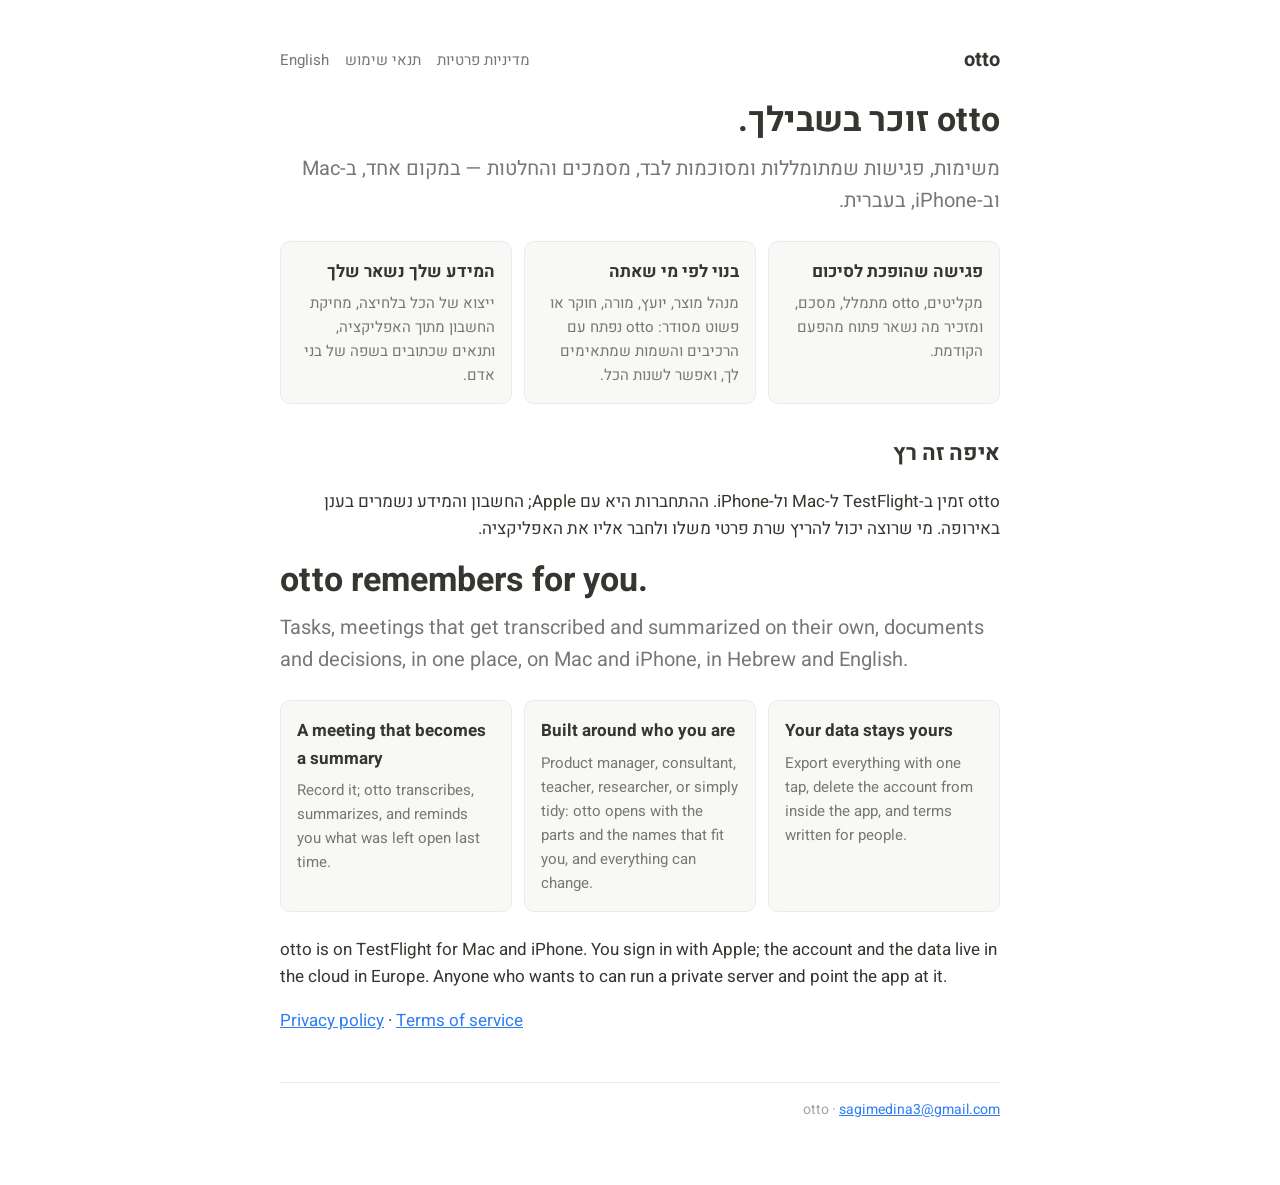
==== index.html @ e6d65d62 "Site: c3b1077" ====
<!doctype html>
<html lang="he" dir="rtl">
<head>
<meta charset="utf-8">
<meta name="viewport" content="width=device-width, initial-scale=1">
<title>otto — הזיכרון של העבודה שלך</title>
<meta name="description" content="otto זוכר בשבילך: משימות, פגישות שמתומללות ומסוכמות, מסמכים והחלטות. ל-Mac ול-iPhone, בעברית ובאנגלית.">
<link rel="stylesheet" href="style.css">
<link rel="preconnect" href="https://fonts.googleapis.com">
<link href="https://fonts.googleapis.com/css2?family=Heebo:wght@400;500;600;700&display=swap" rel="stylesheet">
</head>
<body>
<main>
  <header class="top">
    <a class="mark" href="./">otto</a>
    <nav><a href="privacy/">מדיניות פרטיות</a><a href="terms/">תנאי שימוש</a><a href="#en" class="lang">English</a></nav>
  </header>

  <h1>otto זוכר בשבילך.</h1>
  <p class="lead">משימות, פגישות שמתומללות ומסוכמות לבד, מסמכים והחלטות — במקום אחד, ב-Mac וב-iPhone, בעברית.</p>

  <div class="cards">
    <div class="card"><h3>פגישה שהופכת לסיכום</h3><p>מקליטים, otto מתמלל, מסכם, ומזכיר מה נשאר פתוח מהפעם הקודמת.</p></div>
    <div class="card"><h3>בנוי לפי מי שאתה</h3><p>מנהל מוצר, יועץ, מורה, חוקר או פשוט מסודר: otto נפתח עם הרכיבים והשמות שמתאימים לך, ואפשר לשנות הכל.</p></div>
    <div class="card"><h3>המידע שלך נשאר שלך</h3><p>ייצוא של הכל בלחיצה, מחיקת החשבון מתוך האפליקציה, ותנאים שכתובים בשפה של בני אדם.</p></div>
  </div>

  <h2>איפה זה רץ</h2>
  <p>otto זמין ב-TestFlight ל-Mac ול-iPhone. ההתחברות היא עם Apple; החשבון והמידע נשמרים בענן באירופה. מי שרוצה יכול להריץ שרת פרטי משלו ולחבר אליו את האפליקציה.</p>

  <section id="en" class="en">
    <h1>otto remembers for you.</h1>
    <p class="lead">Tasks, meetings that get transcribed and summarized on their own, documents and decisions, in one place, on Mac and iPhone, in Hebrew and English.</p>
    <div class="cards">
      <div class="card"><h3>A meeting that becomes a summary</h3><p>Record it; otto transcribes, summarizes, and reminds you what was left open last time.</p></div>
      <div class="card"><h3>Built around who you are</h3><p>Product manager, consultant, teacher, researcher, or simply tidy: otto opens with the parts and the names that fit you, and everything can change.</p></div>
      <div class="card"><h3>Your data stays yours</h3><p>Export everything with one tap, delete the account from inside the app, and terms written for people.</p></div>
    </div>
    <p>otto is on TestFlight for Mac and iPhone. You sign in with Apple; the account and the data live in the cloud in Europe. Anyone who wants to can run a private server and point the app at it.</p>
    <p><a href="privacy/#en">Privacy policy</a> · <a href="terms/#en">Terms of service</a></p>
  </section>

  <footer>otto · <a href="mailto:sagimedina3@gmail.com">sagimedina3@gmail.com</a></footer>
</main>
</body>
</html>
---- style.css ----
:root {
  --ink: #37352f; --ink2: #787774; --ink3: #a5a49f; --line: #ebebe9; --bg: #ffffff; --soft: #f8f8f7;
  --action: #2e7cf6; --blue-bg: #e6f1f8; --green: #3f7f5b; --green-bg: #e8f2eb; --yellow-bg: #faf3dd;
}
@media (prefers-color-scheme: dark) {
  :root { --ink: #e6e6e3; --ink2: #9b9a97; --ink3: #6f6e69; --line: #2f2f2f; --bg: #191919; --soft: #202020;
          --action: #4c8df8; --blue-bg: #173446; --green: #5dae80; --green-bg: #213a2c; --yellow-bg: #4a3d24; }
}
* { box-sizing: border-box; }
html { font-family: "Heebo", -apple-system, "Segoe UI", sans-serif; color: var(--ink); background: var(--bg); }
body { margin: 0; line-height: 1.6; font-size: 17px; }
main { max-width: 760px; margin: 0 auto; padding: 32px 20px 64px; }
header.top { display: flex; align-items: center; justify-content: space-between; gap: 16px; padding: 12px 0 24px; }
header.top .mark { font-weight: 700; font-size: 20px; text-decoration: none; color: var(--ink); }
header.top nav a { color: var(--ink2); text-decoration: none; margin-inline-start: 16px; font-size: 15px; }
h1 { font-size: 34px; line-height: 1.2; margin: 0 0 12px; }
h2 { font-size: 22px; margin: 32px 0 8px; }
h3 { font-size: 18px; margin: 24px 0 6px; }
p, li { color: var(--ink); }
.lead { font-size: 20px; color: var(--ink2); margin: 0 0 24px; }
.draft { display: inline-block; background: var(--yellow-bg); color: var(--ink); border-radius: 6px; padding: 4px 10px;
         font-size: 14px; margin-bottom: 16px; }
.cards { display: grid; grid-template-columns: repeat(auto-fit, minmax(220px, 1fr)); gap: 12px; margin: 24px 0; }
.card { background: var(--soft); border: 1px solid var(--line); border-radius: 10px; padding: 16px; }
.card h3 { margin: 0 0 6px; font-size: 17px; }
.card p { margin: 0; color: var(--ink2); font-size: 15px; }
table { border-collapse: collapse; width: 100%; font-size: 15px; margin: 12px 0; }
th, td { text-align: start; border-bottom: 1px solid var(--line); padding: 8px 6px; vertical-align: top; }
th { color: var(--ink2); font-weight: 500; }
a { color: var(--action); }
footer { margin-top: 48px; padding-top: 16px; border-top: 1px solid var(--line); color: var(--ink3); font-size: 14px; }
.lang { font-size: 14px; color: var(--ink2); }
.en { direction: ltr; text-align: left; }
.en th, .en td { text-align: left; }
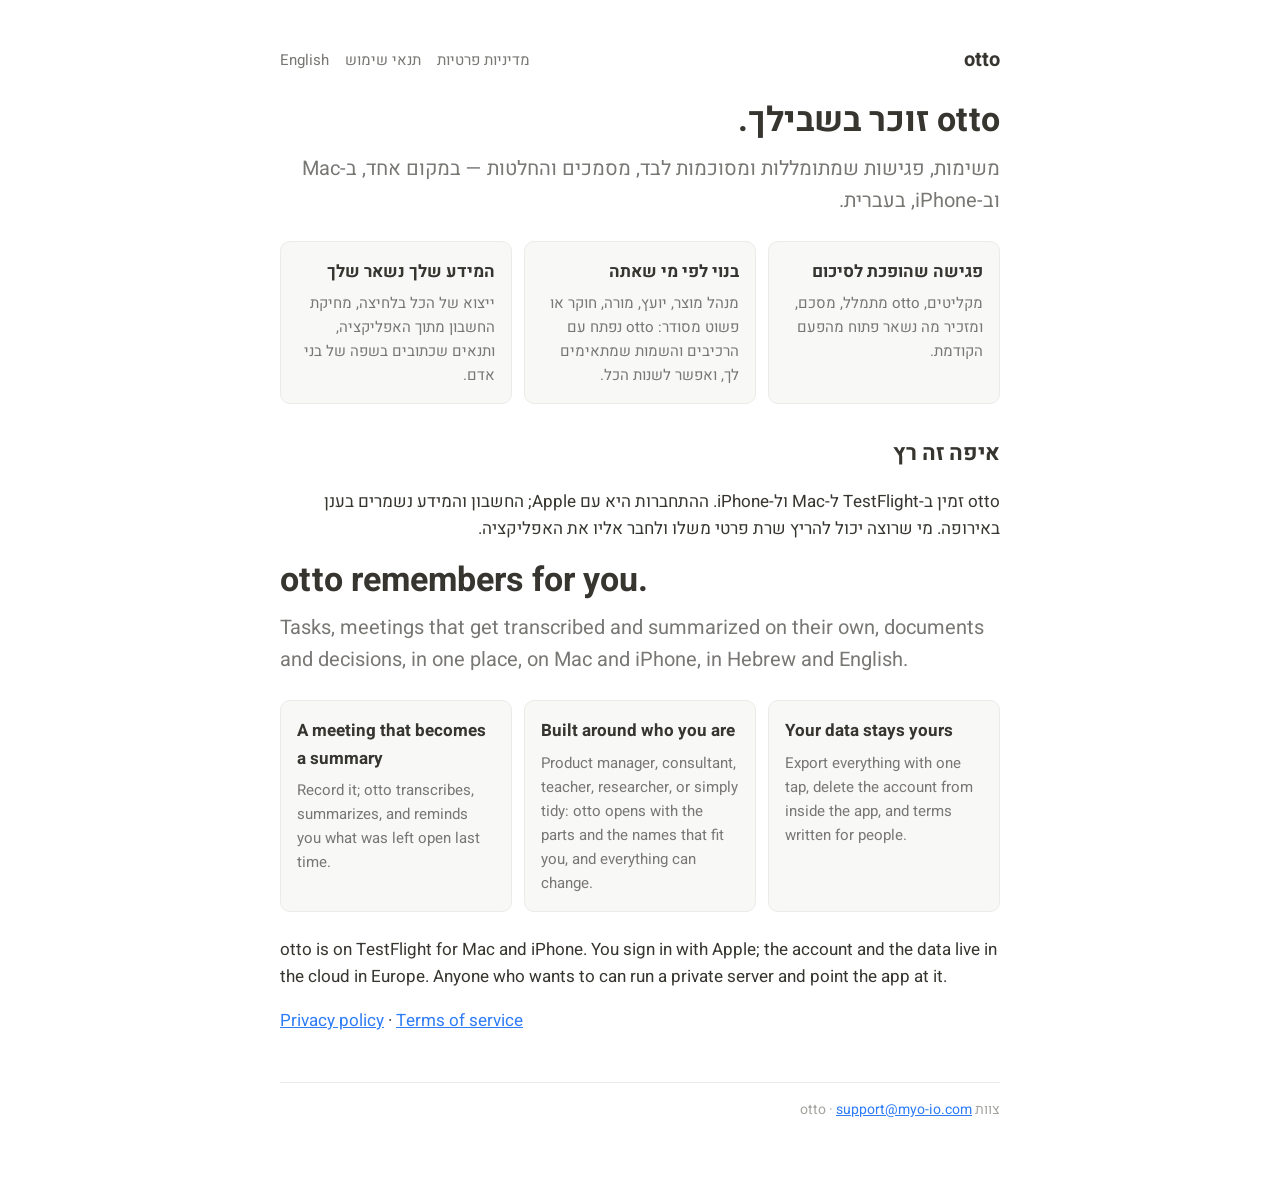
==== commit 36cd3e61: "Site: 7afd8b6" ====
--- a/index.html
+++ b/index.html
@@ -40,7 +40,7 @@
     <p><a href="privacy/#en">Privacy policy</a> · <a href="terms/#en">Terms of service</a></p>
   </section>
 
-  <footer>otto · <a href="mailto:sagimedina3@gmail.com">sagimedina3@gmail.com</a></footer>
+  <footer>צוות otto · <a href="mailto:support@myo-io.com">support@myo-io.com</a></footer>
 </main>
 </body>
 </html>
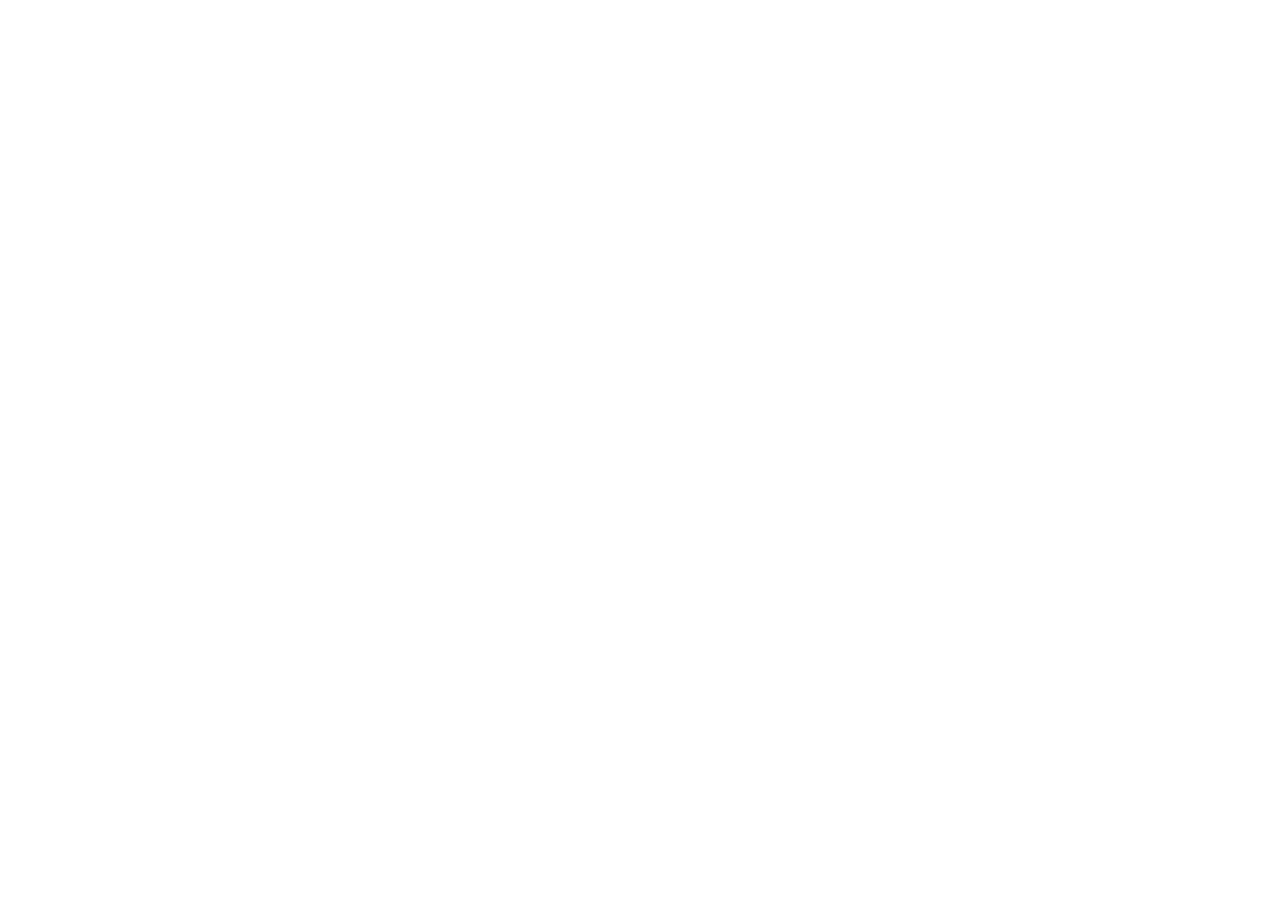
==== commit 1fd64612: "The site moved to otto's cloud: every page redirects there" ====
--- a/index.html
+++ b/index.html
@@ -2,45 +2,13 @@
 <html lang="he" dir="rtl">
 <head>
 <meta charset="utf-8">
-<meta name="viewport" content="width=device-width, initial-scale=1">
-<title>otto — הזיכרון של העבודה שלך</title>
-<meta name="description" content="otto זוכר בשבילך: משימות, פגישות שמתומללות ומסוכמות, מסמכים והחלטות. ל-Mac ול-iPhone, בעברית ובאנגלית.">
-<link rel="stylesheet" href="style.css">
-<link rel="preconnect" href="https://fonts.googleapis.com">
-<link href="https://fonts.googleapis.com/css2?family=Heebo:wght@400;500;600;700&display=swap" rel="stylesheet">
+<meta name="robots" content="noindex">
+<meta http-equiv="refresh" content="0; url=https://otto-cloud-f7bce7302a62.herokuapp.com/">
+<link rel="canonical" href="https://otto-cloud-f7bce7302a62.herokuapp.com/">
+<title>otto</title>
 </head>
 <body>
-<main>
-  <header class="top">
-    <a class="mark" href="./">otto</a>
-    <nav><a href="privacy/">מדיניות פרטיות</a><a href="terms/">תנאי שימוש</a><a href="#en" class="lang">English</a></nav>
-  </header>
-
-  <h1>otto זוכר בשבילך.</h1>
-  <p class="lead">משימות, פגישות שמתומללות ומסוכמות לבד, מסמכים והחלטות — במקום אחד, ב-Mac וב-iPhone, בעברית.</p>
-
-  <div class="cards">
-    <div class="card"><h3>פגישה שהופכת לסיכום</h3><p>מקליטים, otto מתמלל, מסכם, ומזכיר מה נשאר פתוח מהפעם הקודמת.</p></div>
-    <div class="card"><h3>בנוי לפי מי שאתה</h3><p>מנהל מוצר, יועץ, מורה, חוקר או פשוט מסודר: otto נפתח עם הרכיבים והשמות שמתאימים לך, ואפשר לשנות הכל.</p></div>
-    <div class="card"><h3>המידע שלך נשאר שלך</h3><p>ייצוא של הכל בלחיצה, מחיקת החשבון מתוך האפליקציה, ותנאים שכתובים בשפה של בני אדם.</p></div>
-  </div>
-
-  <h2>איפה זה רץ</h2>
-  <p>otto זמין ב-TestFlight ל-Mac ול-iPhone. ההתחברות היא עם Apple; החשבון והמידע נשמרים בענן באירופה. מי שרוצה יכול להריץ שרת פרטי משלו ולחבר אליו את האפליקציה.</p>
-
-  <section id="en" class="en">
-    <h1>otto remembers for you.</h1>
-    <p class="lead">Tasks, meetings that get transcribed and summarized on their own, documents and decisions, in one place, on Mac and iPhone, in Hebrew and English.</p>
-    <div class="cards">
-      <div class="card"><h3>A meeting that becomes a summary</h3><p>Record it; otto transcribes, summarizes, and reminds you what was left open last time.</p></div>
-      <div class="card"><h3>Built around who you are</h3><p>Product manager, consultant, teacher, researcher, or simply tidy: otto opens with the parts and the names that fit you, and everything can change.</p></div>
-      <div class="card"><h3>Your data stays yours</h3><p>Export everything with one tap, delete the account from inside the app, and terms written for people.</p></div>
-    </div>
-    <p>otto is on TestFlight for Mac and iPhone. You sign in with Apple; the account and the data live in the cloud in Europe. Anyone who wants to can run a private server and point the app at it.</p>
-    <p><a href="privacy/#en">Privacy policy</a> · <a href="terms/#en">Terms of service</a></p>
-  </section>
-
-  <footer>צוות otto · <a href="mailto:support@myo-io.com">support@myo-io.com</a></footer>
-</main>
+<p>הדף עבר ל-<a href="https://otto-cloud-f7bce7302a62.herokuapp.com/">https://otto-cloud-f7bce7302a62.herokuapp.com/</a>.</p>
+<p>This page moved to <a href="https://otto-cloud-f7bce7302a62.herokuapp.com/">https://otto-cloud-f7bce7302a62.herokuapp.com/</a>.</p>
 </body>
 </html>
